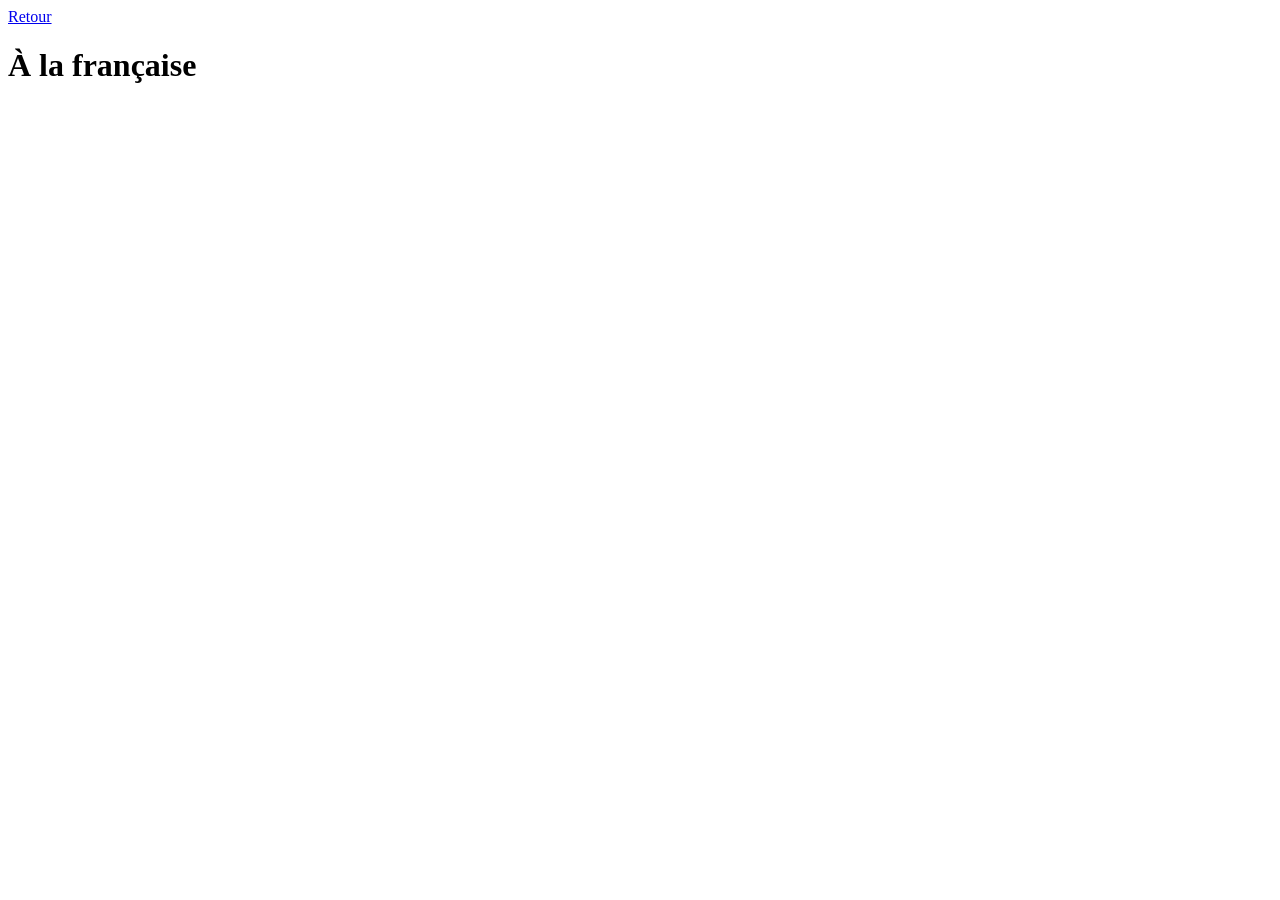
==== restaurants/a-la-francaise.html @ b1b6aa0e "Initialisation et structure du projet Ohmyfood" ====
<!DOCTYPE html>
<html lang="fr">
<head>
  <meta charset="UTF-8">
  <meta name="viewport" content="width=device-width, initial-scale=1.0">
  <title>À la française - Ohmyfood</title>
  <link rel="stylesheet" href="../assets/css/style.css">
</head>
<body>

  <header>
    <a href="../index.html">Retour</a>
  </header>

  <main>
    <h1>À la française</h1>
  </main>

  <footer></footer>

</body>
</html>
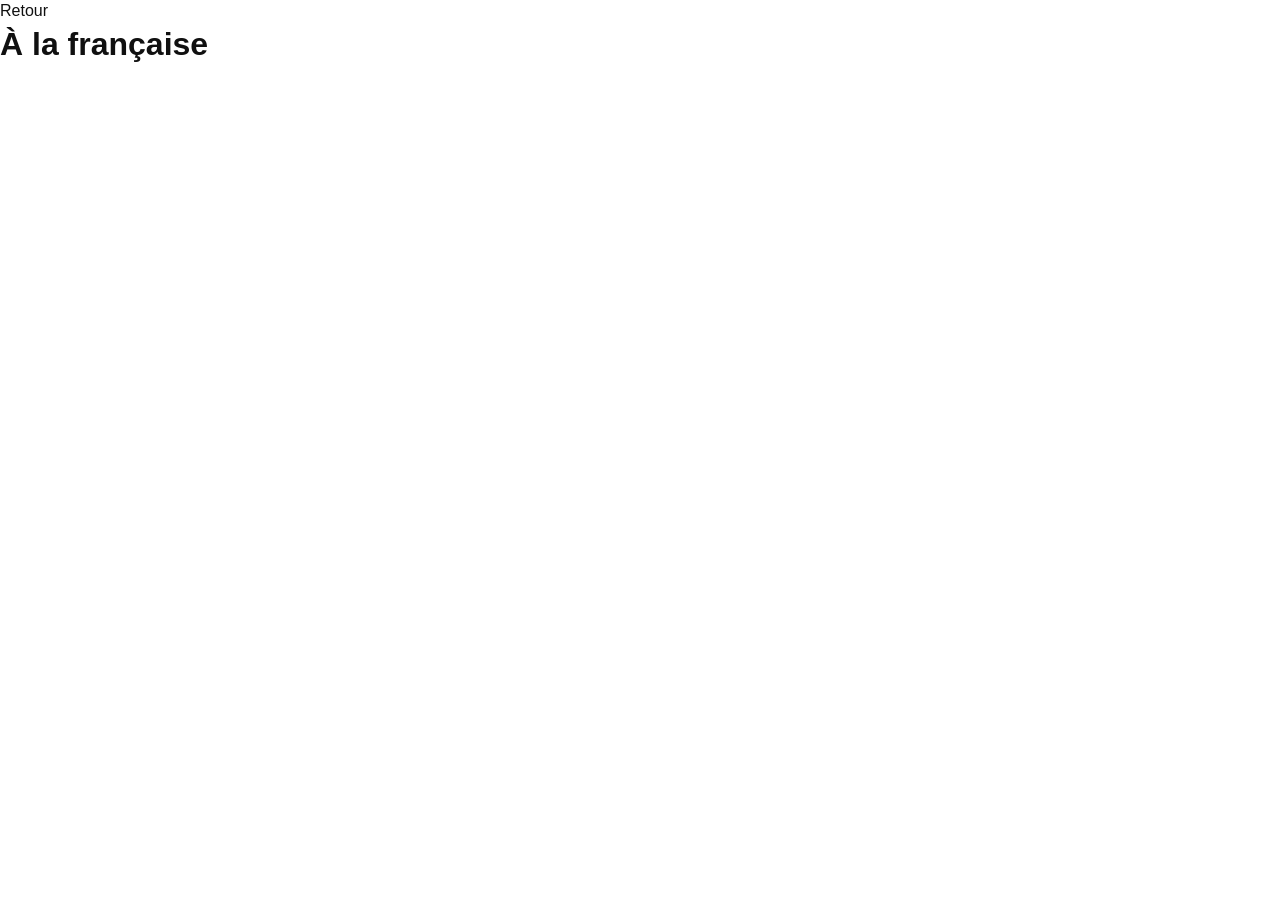
==== commit 86c717e8: "Add header and hero sections with Sass variables and mixin" ====
--- a/restaurants/a-la-francaise.html
+++ b/restaurants/a-la-francaise.html
@@ -4,7 +4,7 @@
   <meta charset="UTF-8">
   <meta name="viewport" content="width=device-width, initial-scale=1.0">
   <title>À la française - Ohmyfood</title>
-  <link rel="stylesheet" href="../assets/css/style.css">
+  <link rel="stylesheet" href="../assets/css/main.css">
 </head>
 <body>
 
--- a/assets/css/main.css
+++ b/assets/css/main.css
@@ -0,0 +1,89 @@
+*,
+*::before,
+*::after {
+  box-sizing: border-box;
+}
+
+body {
+  margin: 0;
+  font-family: "Roboto", "Helvetica Neue", Arial, sans-serif;
+  color: #101010;
+  line-height: 1.4;
+}
+
+h1,
+p {
+  margin: 0;
+}
+
+a {
+  color: inherit;
+  text-decoration: none;
+}
+
+img {
+  display: block;
+  max-width: 100%;
+}
+
+.header {
+  display: flex;
+  justify-content: center;
+  align-items: center;
+  padding: 14px 20px;
+  background-color: #ffffff;
+}
+.header__logo {
+  height: 34px;
+  width: auto;
+}
+
+.location {
+  display: flex;
+  justify-content: center;
+  align-items: center;
+  gap: 17px;
+  padding: 16px 20px;
+  background-color: #eaeaea;
+  font-size: 16px;
+  font-weight: 500;
+}
+
+.hero {
+  padding: 40px 30px 60px;
+  background-color: #f6f6f6;
+  text-align: center;
+}
+.hero__title {
+  margin: 0 auto 17px;
+  font-size: 24px;
+  font-weight: 700;
+  line-height: 1.2;
+}
+.hero__subtitle {
+  margin: 0 auto 27px;
+  font-size: 18px;
+  font-weight: 300;
+  color: #7e7e7e;
+}
+@media screen and (min-width: 1024px) {
+  .hero {
+    padding: 50px 30px 70px;
+  }
+  .hero__title {
+    font-size: 40px;
+  }
+  .hero__subtitle {
+    font-size: 20px;
+  }
+}
+
+.btn {
+  display: inline-block;
+  padding: 16px 30px;
+  border-radius: 25px;
+  background: linear-gradient(193deg, #ff79da 0%, #9356dc 100%);
+  color: #ffffff;
+  font-size: 16px;
+  font-weight: 500;
+}/*# sourceMappingURL=main.css.map */
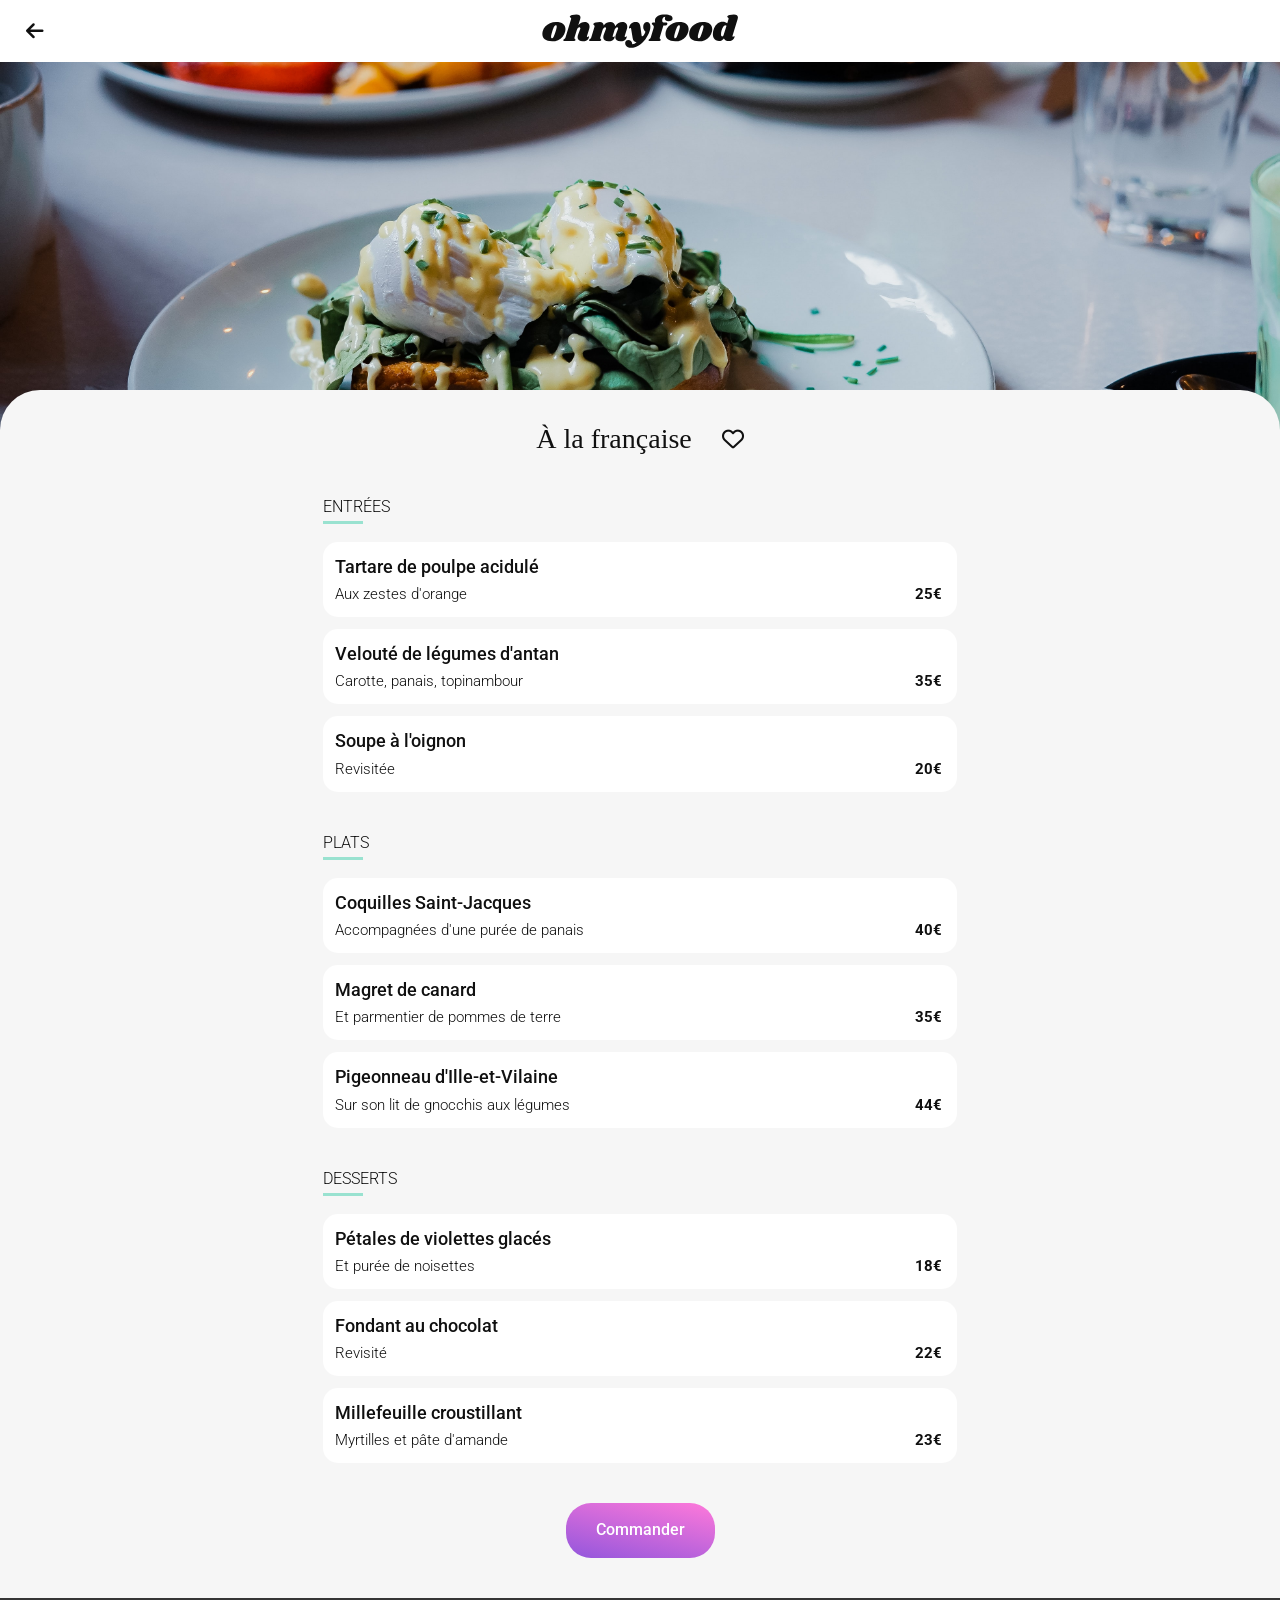
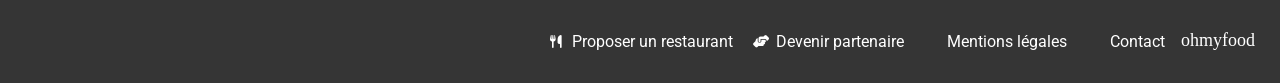
==== commit a3796840: "Build the four restaurant menu pages and split Sass into partials" ====
--- a/restaurants/a-la-francaise.html
+++ b/restaurants/a-la-francaise.html
@@ -4,19 +4,136 @@
   <meta charset="UTF-8">
   <meta name="viewport" content="width=device-width, initial-scale=1.0">
   <title>À la française - Ohmyfood</title>
+
+  <link rel="preconnect" href="https://fonts.googleapis.com">
+  <link rel="preconnect" href="https://fonts.gstatic.com" crossorigin>
+  <link href="https://fonts.googleapis.com/css2?family=Roboto:wght@300;400;500;700&family=Shrikhand&display=swap" rel="stylesheet">
+  <link rel="stylesheet" href="https://cdnjs.cloudflare.com/ajax/libs/font-awesome/6.5.2/css/all.min.css">
+
   <link rel="stylesheet" href="../assets/css/main.css">
 </head>
 <body>
 
-  <header>
-    <a href="../index.html">Retour</a>
+  <header class="header">
+    <a class="header__back" href="../index.html">
+      <i class="fa-solid fa-arrow-left"></i>
+    </a>
+    <a class="header__home" href="../index.html">
+      <img class="header__logo" src="../assets/images/logo/ohmyfood@2x.svg">
+    </a>
   </header>
 
   <main>
-    <h1>À la française</h1>
+    <img class="cover" src="../assets/images/restaurants/toa-heftiba-DQKerTsQwi0-unsplash.jpg">
+
+    <div class="menu">
+      <div class="menu__inner">
+
+        <div class="menu__head">
+          <h1 class="menu__title">À la française</h1>
+          <i class="menu__heart fa-regular fa-heart"></i>
+        </div>
+
+        <section class="course course--entrees">
+          <h2 class="course__title">Entrées</h2>
+          <ul class="course__list">
+            <li class="dish">
+              <div class="dish__body">
+                <h3 class="dish__name">Tartare de poulpe acidulé</h3>
+                <p class="dish__desc">Aux zestes d'orange</p>
+              </div>
+              <p class="dish__price">25€</p>
+            </li>
+            <li class="dish">
+              <div class="dish__body">
+                <h3 class="dish__name">Velouté de légumes d'antan</h3>
+                <p class="dish__desc">Carotte, panais, topinambour</p>
+              </div>
+              <p class="dish__price">35€</p>
+            </li>
+            <li class="dish">
+              <div class="dish__body">
+                <h3 class="dish__name">Soupe à l'oignon</h3>
+                <p class="dish__desc">Revisitée</p>
+              </div>
+              <p class="dish__price">20€</p>
+            </li>
+          </ul>
+        </section>
+
+        <section class="course course--plats">
+          <h2 class="course__title">Plats</h2>
+          <ul class="course__list">
+            <li class="dish">
+              <div class="dish__body">
+                <h3 class="dish__name">Coquilles Saint-Jacques</h3>
+                <p class="dish__desc">Accompagnées d'une purée de panais</p>
+              </div>
+              <p class="dish__price">40€</p>
+            </li>
+            <li class="dish">
+              <div class="dish__body">
+                <h3 class="dish__name">Magret de canard</h3>
+                <p class="dish__desc">Et parmentier de pommes de terre</p>
+              </div>
+              <p class="dish__price">35€</p>
+            </li>
+            <li class="dish">
+              <div class="dish__body">
+                <h3 class="dish__name">Pigeonneau d'Ille-et-Vilaine</h3>
+                <p class="dish__desc">Sur son lit de gnocchis aux légumes</p>
+              </div>
+              <p class="dish__price">44€</p>
+            </li>
+          </ul>
+        </section>
+
+        <section class="course course--desserts">
+          <h2 class="course__title">Desserts</h2>
+          <ul class="course__list">
+            <li class="dish">
+              <div class="dish__body">
+                <h3 class="dish__name">Pétales de violettes glacés</h3>
+                <p class="dish__desc">Et purée de noisettes</p>
+              </div>
+              <p class="dish__price">18€</p>
+            </li>
+            <li class="dish">
+              <div class="dish__body">
+                <h3 class="dish__name">Fondant au chocolat</h3>
+                <p class="dish__desc">Revisité</p>
+              </div>
+              <p class="dish__price">22€</p>
+            </li>
+            <li class="dish">
+              <div class="dish__body">
+                <h3 class="dish__name">Millefeuille croustillant</h3>
+                <p class="dish__desc">Myrtilles et pâte d'amande</p>
+              </div>
+              <p class="dish__price">23€</p>
+            </li>
+          </ul>
+        </section>
+
+        <div class="menu__order">
+          <button class="btn" type="button">Commander</button>
+        </div>
+
+      </div>
+    </div>
   </main>
 
-  <footer></footer>
+  <footer class="footer">
+    <p class="footer__logo">
+      <a href="../index.html">ohmyfood</a>
+    </p>
+    <nav class="footer__nav">
+      <a class="footer__link" href="#"><i class="footer__icon fa-solid fa-utensils"></i>Proposer un restaurant</a>
+      <a class="footer__link" href="#"><i class="footer__icon fa-solid fa-handshake-angle"></i>Devenir partenaire</a>
+      <a class="footer__link footer__link--plain" href="#">Mentions légales</a>
+      <a class="footer__link footer__link--plain" href="#">Contact</a>
+    </nav>
+  </footer>
 
 </body>
 </html>
--- a/assets/css/main.css
+++ b/assets/css/main.css
@@ -1,3 +1,120 @@
+.cover {
+  width: 100%;
+  height: 275px;
+  -o-object-fit: cover;
+     object-fit: cover;
+}
+@media screen and (min-width: 1024px) {
+  .cover {
+    height: 383px;
+  }
+}
+
+.menu {
+  position: relative;
+  margin-top: -55px;
+  padding: 32px 17px 40px;
+  border-radius: 40px 40px 0 0;
+  background-color: #f6f6f6;
+}
+@media screen and (min-width: 1024px) {
+  .menu__inner {
+    max-width: 634px;
+    margin-inline: auto;
+  }
+}
+.menu__head {
+  display: flex;
+  justify-content: space-between;
+  align-items: center;
+  gap: 20px;
+  margin-bottom: 40px;
+}
+@media screen and (min-width: 1024px) {
+  .menu__head {
+    justify-content: center;
+    gap: 30px;
+  }
+}
+.menu__title {
+  font-family: "Shrikhand", Georgia, serif;
+  font-size: 28px;
+  font-weight: 400;
+  line-height: 1.2;
+}
+.menu__heart {
+  font-size: 22px;
+}
+.menu__order {
+  display: flex;
+  justify-content: center;
+  margin-top: 40px;
+}
+
+.course__title {
+  position: relative;
+  display: inline-block;
+  margin-bottom: 18px;
+  padding-bottom: 6px;
+  font-size: 16px;
+  font-weight: 300;
+  text-transform: uppercase;
+}
+.course__title::after {
+  content: "";
+  position: absolute;
+  left: 0;
+  bottom: 0;
+  width: 40px;
+  height: 3px;
+  background-color: #99e2d0;
+}
+.course__list {
+  display: flex;
+  flex-direction: column;
+  gap: 12px;
+  margin: 0;
+  padding: 0;
+  list-style: none;
+}
+.course--plats, .course--desserts {
+  margin-top: 40px;
+}
+
+.dish {
+  display: flex;
+  border-radius: 15px;
+  background-color: #ffffff;
+  overflow: hidden;
+}
+.dish__body {
+  flex: 1;
+  min-width: 0;
+  padding: 12px 0 12px 12px;
+}
+.dish__name {
+  margin-bottom: 5px;
+  font-size: 18px;
+  font-weight: 500;
+  overflow: hidden;
+  white-space: nowrap;
+  text-overflow: ellipsis;
+}
+.dish__desc {
+  font-size: 15px;
+  font-weight: 300;
+  overflow: hidden;
+  white-space: nowrap;
+  text-overflow: ellipsis;
+}
+.dish__price {
+  align-self: flex-end;
+  flex-shrink: 0;
+  padding: 12px 15px;
+  font-size: 15px;
+  font-weight: 700;
+}
+
 *,
 *::before,
 *::after {
@@ -7,11 +124,14 @@
 body {
   margin: 0;
   font-family: "Roboto", "Helvetica Neue", Arial, sans-serif;
+  background-color: #ffffff;
   color: #101010;
   line-height: 1.4;
 }
 
 h1,
+h2,
+h3,
 p {
   margin: 0;
 }
@@ -26,7 +146,14 @@
   max-width: 100%;
 }
 
+button {
+  font: inherit;
+  border: none;
+  cursor: pointer;
+}
+
 .header {
+  position: relative;
   display: flex;
   justify-content: center;
   align-items: center;
@@ -36,6 +163,14 @@
 .header__logo {
   height: 34px;
   width: auto;
+}
+.header__back {
+  position: absolute;
+  left: 20px;
+  top: 50%;
+  transform: translateY(-50%);
+  padding: 6px;
+  font-size: 20px;
 }
 
 .location {
@@ -71,9 +206,11 @@
     padding: 50px 30px 70px;
   }
   .hero__title {
+    max-width: 645px;
     font-size: 40px;
   }
   .hero__subtitle {
+    max-width: 645px;
     font-size: 20px;
   }
 }
@@ -86,4 +223,196 @@
   color: #ffffff;
   font-size: 16px;
   font-weight: 500;
+}
+
+.fonctionnement {
+  padding: 48px 20px 68px;
+  background-color: #ffffff;
+}
+.fonctionnement__title {
+  margin-bottom: 26px;
+  font-size: 24px;
+  font-weight: 700;
+}
+@media screen and (min-width: 1024px) {
+  .fonctionnement {
+    padding: 50px 30px;
+  }
+  .fonctionnement__title {
+    max-width: 1080px;
+    margin: 0 auto 25px;
+  }
+}
+
+.steps {
+  display: flex;
+  flex-direction: column;
+  gap: 25px;
+  margin: 0;
+  padding: 0;
+  list-style: none;
+}
+@media screen and (min-width: 1024px) {
+  .steps {
+    flex-direction: row;
+    max-width: 1080px;
+    margin-inline: auto;
+  }
+}
+
+.step {
+  position: relative;
+  flex: 1;
+  display: flex;
+  align-items: center;
+  gap: 20px;
+  margin-left: 12px;
+  padding: 26px 0 26px 32px;
+  border-radius: 20px;
+  background-color: #f6f6f6;
+  font-size: 16px;
+  font-weight: 500;
+}
+.step__number {
+  position: absolute;
+  left: -12px;
+  top: 50%;
+  transform: translateY(-50%);
+  display: grid;
+  place-items: center;
+  width: 24px;
+  height: 24px;
+  border-radius: 50%;
+  background-color: #9356dc;
+  color: #ffffff;
+  font-size: 14px;
+}
+.step__icon {
+  width: 18px;
+  font-size: 18px;
+  text-align: center;
+  color: #7e7e7e;
+}
+.step__icon--highlight {
+  color: #9356dc;
+}
+
+.restaurants {
+  padding: 54px 17px 66px;
+  background-color: #f6f6f6;
+}
+.restaurants__title {
+  margin-bottom: 26px;
+  font-size: 24px;
+  font-weight: 700;
+}
+.restaurants__list {
+  display: grid;
+  gap: 18px;
+  margin: 0;
+  padding: 0;
+  list-style: none;
+}
+@media screen and (min-width: 1024px) {
+  .restaurants {
+    padding: 50px 30px;
+  }
+  .restaurants__title {
+    max-width: 1080px;
+    margin: 0 auto 25px;
+  }
+  .restaurants__list {
+    grid-template-columns: repeat(2, 1fr);
+    gap: 50px;
+    max-width: 1080px;
+    margin-inline: auto;
+  }
+}
+
+.restaurant {
+  position: relative;
+  border-radius: 15px;
+  background-color: #ffffff;
+  overflow: hidden;
+}
+.restaurant__image {
+  width: 100%;
+  height: 174px;
+  -o-object-fit: cover;
+     object-fit: cover;
+}
+.restaurant__text {
+  padding: 16px 60px 16px 13px;
+}
+.restaurant__name {
+  margin-bottom: 5px;
+  font-size: 18px;
+  font-weight: 700;
+}
+.restaurant__place {
+  font-size: 17px;
+  font-weight: 300;
+}
+.restaurant__heart {
+  position: absolute;
+  right: 25px;
+  bottom: 30px;
+  font-size: 22px;
+}
+.restaurant__badge {
+  position: absolute;
+  top: 13px;
+  right: 12px;
+  padding: 7px 14px;
+  border-radius: 2px;
+  background-color: #99e2d0;
+  color: #008766;
+  font-size: 14px;
+  font-weight: 500;
+}
+
+.footer {
+  display: flex;
+  flex-direction: column;
+  align-items: flex-start;
+  gap: 16px;
+  padding: 22px 25px;
+  background-color: #353535;
+  color: #ffffff;
+}
+.footer__logo {
+  font-family: "Shrikhand", Georgia, serif;
+  font-size: 18px;
+  font-weight: 400;
+}
+.footer__nav {
+  display: flex;
+  flex-direction: column;
+  gap: 7px;
+}
+.footer__link {
+  display: flex;
+  align-items: center;
+  gap: 11px;
+  font-size: 16px;
+}
+.footer__link--plain {
+  padding-left: 23px;
+}
+.footer__icon {
+  width: 12px;
+  font-size: 13px;
+  text-align: center;
+}
+@media screen and (min-width: 1024px) {
+  .footer {
+    flex-direction: row-reverse;
+    justify-content: flex-start;
+    align-items: flex-end;
+    padding: 30px 25px;
+  }
+  .footer__nav {
+    flex-direction: row;
+    gap: 20px;
+  }
 }/*# sourceMappingURL=main.css.map */
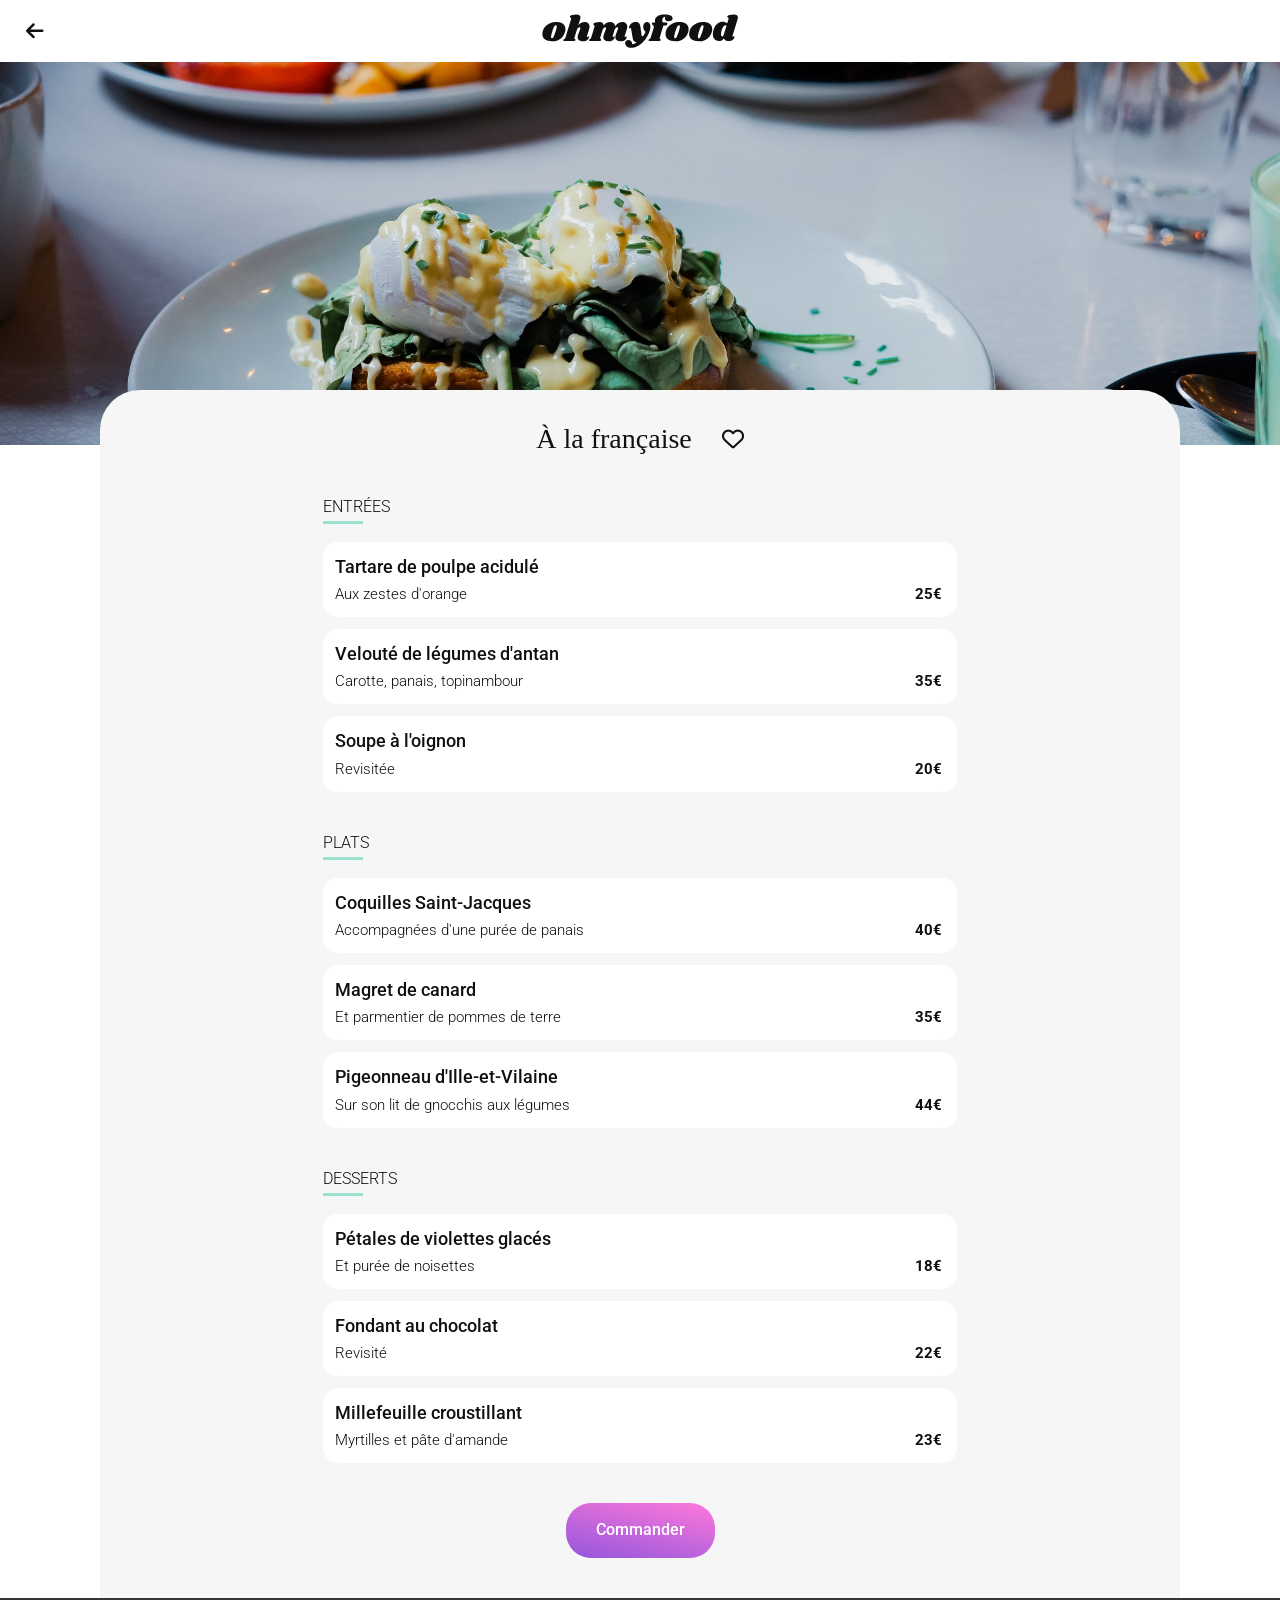
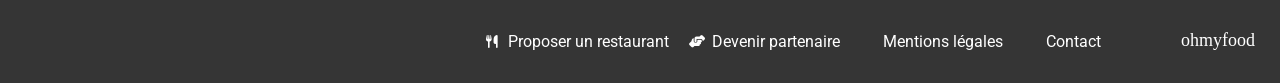
==== commit d29502e7: "Add dish check animation and fix desktop spacing - Slide a green check panel in on dish hover, with " ====
--- a/restaurants/a-la-francaise.html
+++ b/restaurants/a-la-francaise.html
@@ -31,7 +31,11 @@
 
         <div class="menu__head">
           <h1 class="menu__title">À la française</h1>
-          <i class="menu__heart fa-regular fa-heart"></i>
+          <label class="heart">
+            <input class="heart__input" type="checkbox">
+            <i class="heart__icon heart__icon--outline fa-regular fa-heart"></i>
+            <i class="heart__icon heart__icon--solid fa-solid fa-heart"></i>
+          </label>
         </div>
 
         <section class="course course--entrees">
@@ -43,6 +47,7 @@
                 <p class="dish__desc">Aux zestes d'orange</p>
               </div>
               <p class="dish__price">25€</p>
+              <div class="dish__check"><i class="fa-solid fa-circle-check"></i></div>
             </li>
             <li class="dish">
               <div class="dish__body">
@@ -50,6 +55,7 @@
                 <p class="dish__desc">Carotte, panais, topinambour</p>
               </div>
               <p class="dish__price">35€</p>
+              <div class="dish__check"><i class="fa-solid fa-circle-check"></i></div>
             </li>
             <li class="dish">
               <div class="dish__body">
@@ -57,6 +63,7 @@
                 <p class="dish__desc">Revisitée</p>
               </div>
               <p class="dish__price">20€</p>
+              <div class="dish__check"><i class="fa-solid fa-circle-check"></i></div>
             </li>
           </ul>
         </section>
@@ -70,6 +77,7 @@
                 <p class="dish__desc">Accompagnées d'une purée de panais</p>
               </div>
               <p class="dish__price">40€</p>
+              <div class="dish__check"><i class="fa-solid fa-circle-check"></i></div>
             </li>
             <li class="dish">
               <div class="dish__body">
@@ -77,6 +85,7 @@
                 <p class="dish__desc">Et parmentier de pommes de terre</p>
               </div>
               <p class="dish__price">35€</p>
+              <div class="dish__check"><i class="fa-solid fa-circle-check"></i></div>
             </li>
             <li class="dish">
               <div class="dish__body">
@@ -84,6 +93,7 @@
                 <p class="dish__desc">Sur son lit de gnocchis aux légumes</p>
               </div>
               <p class="dish__price">44€</p>
+              <div class="dish__check"><i class="fa-solid fa-circle-check"></i></div>
             </li>
           </ul>
         </section>
@@ -97,6 +107,7 @@
                 <p class="dish__desc">Et purée de noisettes</p>
               </div>
               <p class="dish__price">18€</p>
+              <div class="dish__check"><i class="fa-solid fa-circle-check"></i></div>
             </li>
             <li class="dish">
               <div class="dish__body">
@@ -104,6 +115,7 @@
                 <p class="dish__desc">Revisité</p>
               </div>
               <p class="dish__price">22€</p>
+              <div class="dish__check"><i class="fa-solid fa-circle-check"></i></div>
             </li>
             <li class="dish">
               <div class="dish__body">
@@ -111,6 +123,7 @@
                 <p class="dish__desc">Myrtilles et pâte d'amande</p>
               </div>
               <p class="dish__price">23€</p>
+              <div class="dish__check"><i class="fa-solid fa-circle-check"></i></div>
             </li>
           </ul>
         </section>
@@ -131,7 +144,7 @@
       <a class="footer__link" href="#"><i class="footer__icon fa-solid fa-utensils"></i>Proposer un restaurant</a>
       <a class="footer__link" href="#"><i class="footer__icon fa-solid fa-handshake-angle"></i>Devenir partenaire</a>
       <a class="footer__link footer__link--plain" href="#">Mentions légales</a>
-      <a class="footer__link footer__link--plain" href="#">Contact</a>
+      <a class="footer__link footer__link--plain" href="mailto:contact@ohmyfood.fr">Contact</a>
     </nav>
   </footer>
 
--- a/assets/css/main.css
+++ b/assets/css/main.css
@@ -1,3 +1,156 @@
+*,
+*::before,
+*::after {
+  box-sizing: border-box;
+}
+
+body {
+  margin: 0;
+  font-family: "Roboto", "Helvetica Neue", Arial, sans-serif;
+  background-color: #ffffff;
+  color: #101010;
+  line-height: 1.4;
+}
+
+h1,
+h2,
+h3,
+p {
+  margin: 0;
+}
+
+a {
+  color: inherit;
+  text-decoration: none;
+}
+
+img {
+  display: block;
+  max-width: 100%;
+}
+
+button {
+  font: inherit;
+  border: none;
+  cursor: pointer;
+}
+
+.header {
+  position: relative;
+  display: flex;
+  justify-content: center;
+  align-items: center;
+  padding: 14px 20px;
+  background-color: #ffffff;
+}
+.header__logo {
+  height: 34px;
+  width: auto;
+}
+.header__back {
+  position: absolute;
+  left: 20px;
+  top: 50%;
+  transform: translateY(-50%);
+  padding: 6px;
+  font-size: 20px;
+}
+
+.footer {
+  display: flex;
+  flex-direction: column;
+  align-items: flex-start;
+  gap: 16px;
+  padding: 22px 25px;
+  background-color: #353535;
+  color: #ffffff;
+}
+.footer__logo {
+  font-family: "Shrikhand", Georgia, serif;
+  font-size: 18px;
+  font-weight: 400;
+}
+.footer__nav {
+  display: flex;
+  flex-direction: column;
+  gap: 7px;
+}
+.footer__link {
+  display: flex;
+  align-items: center;
+  gap: 11px;
+  font-size: 16px;
+}
+.footer__link--plain {
+  padding-left: 23px;
+}
+.footer__icon {
+  width: 12px;
+  font-size: 13px;
+  text-align: center;
+}
+@media screen and (min-width: 1024px) {
+  .footer {
+    flex-direction: row-reverse;
+    justify-content: flex-start;
+    align-items: flex-end;
+    padding: 30px 25px;
+    gap: 80px;
+  }
+  .footer__nav {
+    flex-direction: row;
+    gap: 20px;
+  }
+}
+
+.heart {
+  position: relative;
+  display: inline-grid;
+  place-items: center;
+  width: 22px;
+  height: 22px;
+  flex-shrink: 0;
+  cursor: pointer;
+}
+.heart__input {
+  position: absolute;
+  inset: 0;
+  width: 100%;
+  height: 100%;
+  margin: 0;
+  opacity: 0;
+  cursor: pointer;
+}
+.heart__icon {
+  grid-area: 1/1;
+  font-size: 22px;
+  pointer-events: none;
+}
+.heart__icon--outline {
+  color: #101010;
+}
+.heart__icon--solid {
+  color: #9356dc;
+  clip-path: inset(100% 0 0 0);
+  transition: clip-path 0.5s ease;
+}
+@supports (-webkit-background-clip: text) {
+  .heart__icon--solid {
+    background: linear-gradient(193deg, #ff79da 0%, #9356dc 100%);
+    -webkit-background-clip: text;
+    background-clip: text;
+    color: transparent;
+  }
+}
+.heart__input:checked ~ .heart__icon--solid {
+  clip-path: inset(0 0 0 0);
+}
+@media (hover: hover) {
+  .heart:hover .heart__icon--solid {
+    clip-path: inset(0 0 0 0);
+  }
+}
+
 .cover {
   width: 100%;
   height: 275px;
@@ -18,6 +171,12 @@
   background-color: #f6f6f6;
 }
 @media screen and (min-width: 1024px) {
+  .menu {
+    max-width: 1080px;
+    margin-inline: auto;
+  }
+}
+@media screen and (min-width: 1024px) {
   .menu__inner {
     max-width: 634px;
     margin-inline: auto;
@@ -41,9 +200,6 @@
   font-size: 28px;
   font-weight: 400;
   line-height: 1.2;
-}
-.menu__heart {
-  font-size: 22px;
 }
 .menu__order {
   display: flex;
@@ -114,63 +270,18 @@
   font-size: 15px;
   font-weight: 700;
 }
-
-*,
-*::before,
-*::after {
-  box-sizing: border-box;
-}
-
-body {
-  margin: 0;
-  font-family: "Roboto", "Helvetica Neue", Arial, sans-serif;
-  background-color: #ffffff;
-  color: #101010;
-  line-height: 1.4;
-}
-
-h1,
-h2,
-h3,
-p {
-  margin: 0;
-}
-
-a {
-  color: inherit;
-  text-decoration: none;
-}
-
-img {
-  display: block;
-  max-width: 100%;
-}
-
-button {
-  font: inherit;
-  border: none;
-  cursor: pointer;
-}
-
-.header {
-  position: relative;
-  display: flex;
-  justify-content: center;
-  align-items: center;
-  padding: 14px 20px;
-  background-color: #ffffff;
-}
-.header__logo {
-  height: 34px;
-  width: auto;
-}
-.header__back {
-  position: absolute;
-  left: 20px;
-  top: 50%;
-  transform: translateY(-50%);
-  padding: 6px;
+.dish__check {
+  flex: 0 0 0;
+  display: grid;
+  place-items: center;
+  overflow: hidden;
+  background-color: #99e2d0;
+  color: #ffffff;
   font-size: 20px;
+  transition: flex-basis 0.4s ease;
+}
+.dish:hover .dish__check {
+  flex-basis: 59px;
 }
 
 .location {
@@ -292,8 +403,9 @@
   font-size: 18px;
   text-align: center;
   color: #7e7e7e;
-}
-.step__icon--highlight {
+  transition: color 0.3s ease;
+}
+.step:hover .step__icon {
   color: #9356dc;
 }
 
@@ -357,7 +469,6 @@
   position: absolute;
   right: 25px;
   bottom: 30px;
-  font-size: 22px;
 }
 .restaurant__badge {
   position: absolute;
@@ -371,48 +482,47 @@
   font-weight: 500;
 }
 
-.footer {
-  display: flex;
-  flex-direction: column;
-  align-items: flex-start;
-  gap: 16px;
-  padding: 22px 25px;
-  background-color: #353535;
-  color: #ffffff;
-}
-.footer__logo {
+.loader {
+  position: fixed;
+  inset: 0;
+  z-index: 10;
+  display: grid;
+  place-items: center;
+  align-content: center;
+  gap: 24px;
+  background-color: #ffffff;
+  animation: loader-sortie 2s ease forwards;
+}
+.loader__logo {
+  position: relative;
   font-family: "Shrikhand", Georgia, serif;
-  font-size: 18px;
-  font-weight: 400;
-}
-.footer__nav {
-  display: flex;
-  flex-direction: column;
-  gap: 7px;
-}
-.footer__link {
-  display: flex;
-  align-items: center;
-  gap: 11px;
-  font-size: 16px;
-}
-.footer__link--plain {
-  padding-left: 23px;
-}
-.footer__icon {
-  width: 12px;
-  font-size: 13px;
-  text-align: center;
-}
-@media screen and (min-width: 1024px) {
-  .footer {
-    flex-direction: row-reverse;
-    justify-content: flex-start;
-    align-items: flex-end;
-    padding: 30px 25px;
-  }
-  .footer__nav {
-    flex-direction: row;
-    gap: 20px;
+  font-size: 40px;
+  background: linear-gradient(193deg, #ff79da 0%, #9356dc 100%);
+  -webkit-background-clip: text;
+  background-clip: text;
+  color: transparent;
+}
+.loader__spinner {
+  width: 40px;
+  height: 40px;
+  border: 4px solid #eaeaea;
+  border-top-color: #9356dc;
+  border-radius: 50%;
+  animation: loader-rotation 0.8s linear infinite;
+}
+
+@keyframes loader-sortie {
+  0%, 70% {
+    opacity: 1;
+    visibility: visible;
+  }
+  100% {
+    opacity: 0;
+    visibility: hidden;
+  }
+}
+@keyframes loader-rotation {
+  to {
+    transform: rotate(360deg);
   }
 }/*# sourceMappingURL=main.css.map */
